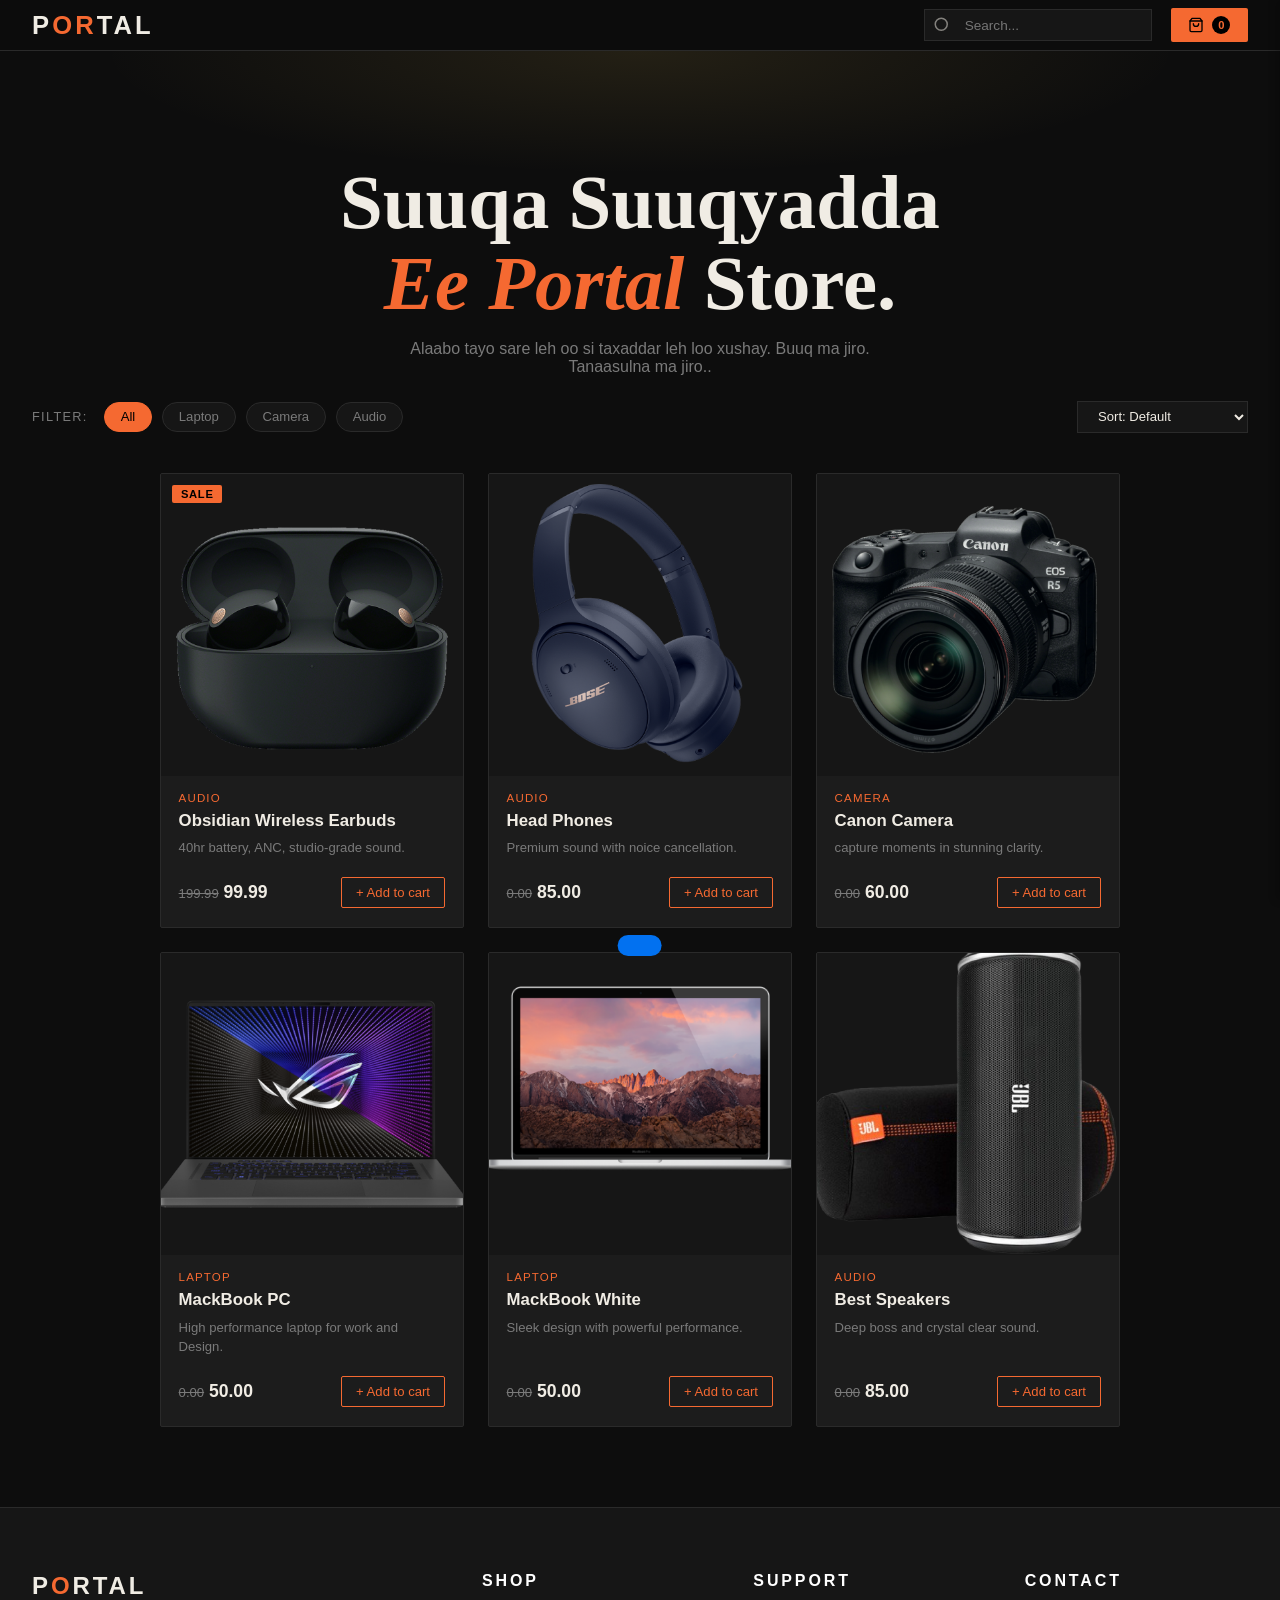
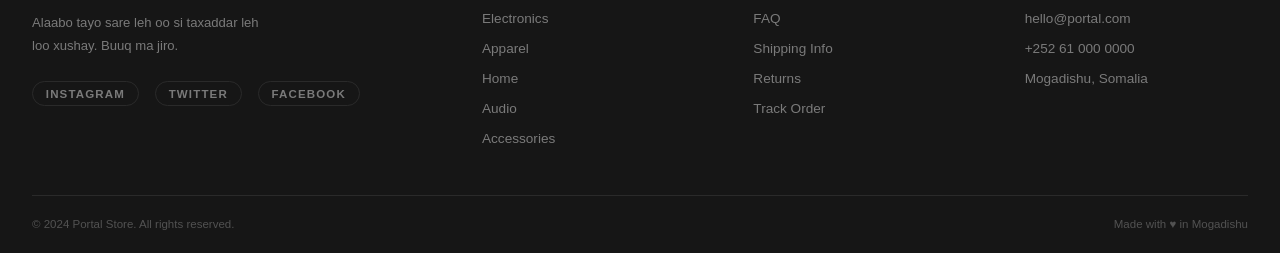
==== index.html @ cdc28610 "E-commerce website" ====
<!DOCTYPE html>
<html lang="en">

<head>
  <meta charset="UTF-8">
  <meta name="viewport" content="width=device-width, initial-scale=1.0">
  <title>Portal - Modern Store</title>
  <link rel="stylesheet" href="style.css">

  <!----------------------- font ----------------------------->
  <link href="https://fonts.googleapis.com/css?family=Playfair+Display: wght@400; 700;900&family=DM+Sans: wght@300;
  400;500&display=swap" rel="stylesheet">

</head>

<body>
  <!---------------------- navbar ----------------------------->
  <nav>
    <!-- logo -->
    <div class="logo">P<span>or</span>tal</div>
    <!-- nav right -->
    <div class="nav-right">
      <div class="search-wrap">
        <!-- search icon svg -->
        <svg width="18" height="18" fill="none" stroke="currentColor" stroke-width="2" viewBox="0 0 24 24">
          <circle cx="11" cy="11" r="8" />
          <path d="M21 211-4.35-4.35" />
        </svg>
        <!-- search input -->
        <input type="text" placeholder="Search..." id="searchInput">
      </div>
      <!-- button -->
      <button class="cart-btn" onclick="OpenDrawer()">
        <!-- Cart icon SVG -->
        <svg width="16" height="16" fill="none" stroke="currentColor" stroke-width="2" viewBox="0 0 24 24"
          stroke-linecap="round" stroke-linejoin="round">
          <path d="M6 2L3 6v14a2 2 0 0 0 2 2h14a2 2 0 0 0 2-2V6l-3-4H6z" />
          <line x1="3" y1="6" x2="21" y2="6" />
          <path d="M16 10a4 4 0 0 1-8 0" />
        </svg>
        <!-- span -->
        <span class="cart-count">0</span>
      </button>
    </div>
  </nav>

  <!----------------------- HERO ------------------------------>
  <section class="hero">
    <h1>Suuqa Suuqyadda<br><em>Ee Portal</em> Store.</h1>
    <p>Alaabo tayo sare leh
      oo si taxaddar leh loo
      xushay. Buuq ma jiro.
      Tanaasulna ma jiro..
    </p>
  </section>

  <!-- data-cat="Electronics"
    This is a custom data attribute.
    HTML lets you store extra information using attributes that begin with data-
-->
  <!------------------------------ FILTERS --------------------------->
  <div class="filters">
    <span class="filter-label">Filter:</span>
    <!-- buttons -->
    <button class="filter-btn active" data-cat="all">All</button>
    <button class="filter-btn" data-cat="Laptop">Laptop</button>
    <button class="filter-btn" data-cat="Camera">Camera</button>
    <button class="filter-btn" data-cat="Audio">Audio</button>
    <!-- dropdown prices -->
    <select class="sort-select" id="sortSelect">
      <option value="default">Sort: Default</option>
      <option value="asc">Price: Low > High</option>
      <option value="desc">Price: High > →Low</option>
      <option value="name">Name: A > Z</option>
    </select>
  </div>

  <!------------------------ PRODUCTS SECTION -------------------------->
   <section class="products-section">
    <div class="products-grid" id="productsGrid">
      <!-- Products will be dynamically inserted here -->

    </div>
   </section>

   <!------------------------------ toaster / messege ------------------------>
   <div class="toast" id="toast"></div>

   <!--------------------------- cart Overlay ------------------------>
   <div class="overlay" id="overlay" onclick="CloseDrawer()"></div>

   <!--------------------------- drawer ------------------------------>
   <div class="drawer" id="cartDrawer">
      <div class="drawer-header">
        <span class="drawer-title">Your Cart</span>
        <button class="close-btn" id="closeCart" onclick="CloseDrawer()">&times;</button>
      </div>
      <div class="cart-items" id="cartItems">
        cart item
      </div>

      <div class="drawer-footer">
        <div class="totals-row"><span>Subtotal</span><span id="subtotal">$0.00</span></div>
        <div class="totals-row"><span>Shipping</span><span id="shipping">Free</span></div>
        <div class="totals-row grand"><span>Total</span><span id="total">$0.00</span></div>
        <button class="checkout-btn" id="checkoutBtn" disabled>Proceed to Checkout</button>
      </div>
   </div>

<!-- ================= FOOTER ================= -->
<footer class="footer">
  <div class="footer-top">

    <!-- Brand -->
    <div class="footer-brand">
      <h2 class="footer-logo">
        P<span>O</span>RTAL
      </h2>

      <p class="footer-tagline">
        Alaabo tayo sare leh oo si taxaddar
        leh loo xushay. Buuq ma jiro.
      </p>

      <div class="footer-socials">
        <a href="#">Instagram</a>
        <a href="#">Twitter</a>
        <a href="#">Facebook</a>
      </div>
    </div>

    <!-- Shop -->
    <div class="footer-col">
      <h3 class="footer-col-title">Shop</h3>

      <ul class="footer-links">
        <li><a href="#">Electronics</a></li>
        <li><a href="#">Apparel</a></li>
        <li><a href="#">Home</a></li>
        <li><a href="#">Audio</a></li>
        <li><a href="#">Accessories</a></li>
      </ul>
    </div>

    <!-- Support -->
    <div class="footer-col">
      <h3 class="footer-col-title">Support</h3>

      <ul class="footer-links">
        <li><a href="#">FAQ</a></li>
        <li><a href="#">Shipping Info</a></li>
        <li><a href="#">Returns</a></li>
        <li><a href="#">Track Order</a></li>
      </ul>
    </div>

    <!-- Contact -->
    <div class="footer-col">
      <h3 class="footer-col-title">Contact</h3>

      <ul class="footer-links">
        <li><a href="mailto:hello@portal.com">hello@portal.com</a></li>
        <li><a href="tel:+252610000000">+252 61 000 0000</a></li>
        <li><a href="#">Mogadishu, Somalia</a></li>
      </ul>
    </div>

  </div>

  <!-- Bottom -->
  <div class="footer-bottom">
    <p class="footer-copy">
      © 2024 Portal Store. All rights reserved.
    </p>

    <p class="footer-copy">
      Made with ♥  in Mogadishu
    </p>
  </div>
</footer>

<script src="script.js"></script>
</body>

</html>
---- style.css ----
/*------------------ css varibales ----------------------------*/
:root {
  --bg: #0d0d0d;
  --surface: #161616;
  --card: #1c1c1c;
  --border: #2a2a2a;
  --accent: #f56931;
  --accent-light:  #fa6a31;
  --text: #f0ece4;
  --muted: #7a7a7a;
  --danger: #e05c5c;
  --success: #0271f0;
  --radius: 2px;
}

/*--------------------- reset browser style ----------------------*/
*,
*::before,
*::after {
  box-sizing: border-box;
  margin: 0;
  padding: 0;
}

body {
  font-family: 'Poppins', sans-serif;
  background: var(--bg);
  color: var(--text);
  min-height: 100vh;
  overflow-x: hidden;
}

/*------------------- nav bar ----------------------*/
nav {
  position: sticky;
  top: 0;
  z-index: 100;
  background: rgba(13, 13, 13, 0.92);
  border-bottom: 1px solid var(--border);
  display: flex;
  justify-content: space-between;
  align-items: center;
  padding: .5rem 2rem;
}

/* logo style text */
.logo {
  font-size: 1.6rem;
  font-weight: 900;
  letter-spacing: 0.12em;
  color: var(--text);
  text-transform: uppercase;
}

.logo span {
  color: var(--accent);
}

.nav-right {
  display: flex;
  align-items: center;
  gap: 1.2rem;
}

.search-wrap {
  position: relative;
  display: flex;
  align-items: center;
}

/* input search */
.search-wrap input {
  background: var(--surface);
  border: 1px solid var(--border);
  color: var(--text);
  padding: 0.45rem 1rem 0.45rem 2.5rem;
  outline: none;
  font-family: inherit;
  font-size: .85rem;
  transition: border-color 0.2s ease-in-out;
}

.search-wrap input:focus {
  border-color: var(--accent);
}

/* svg icon */
.search-wrap svg {
  position: absolute;
  left: 0.6rem;
  opacity: 0.5;
  pointer-events: none; /*disables all mouse and touch interactions.*/
}

/* cart button */
.cart-btn {
  background: var(--accent);
  color: #000;
  border: none;
  padding: 0.5rem 1.1rem;
  border-radius: var(--radius);
  font-family: inherit;
  font-weight: 500;
  font-size: 0.85rem;
  cursor: pointer;
  display: flex;
  align-items: center;
  gap: 0.5rem;
  transition: background 0.2s;
  position: relative;
}

/* count button */
.cart-btn:hover {
  background: var(--accent-light);
}

/* count 0  */
.cart-count {
  background: #000;
  color: var(--accent);
  border-radius: 50%;
  width: 18px;
  height: 18px;
  font-size: 0.7rem;
  font-weight: 700;
  display: flex;
  align-items: center;
  justify-content: center;
}

/* --------------------- hero ----------------------- */
.hero {
  height: 350px; /*change size 600px*/
  position: relative;
  padding: 7rem 3rem 4rem;
  text-align: center;
  overflow: hidden;
}

/*
ellipse 60% 50% at 50% 0%

    ellipse → an oval-shaped gradient.
    60% 50% → the width and height of the oval.
    at 50% 0% → the center of the gradient is at the top center of the element.
    rgba(201, 168, 76, 0.12) 0% → starts with a semi-transparent gold color.
    transparent 70% → gradually fades to transparent by 70% of the radius.

This creates a soft glowing effect from the top center of the .hero section. 
 */

.hero::before {
  content: " ";
  position: absolute;
  inset: 0; /*all four sides. top,right,bottom,left = 0 */
  background: radial-gradient(ellipse 60% 50% at 50% 0%, rgba(201, 168, 76, 0.12) 0%, transparent 70%);
}

.hero h1 {
  font-family: 'PlayfairDisplay', serif;
  font-size: clamp(2.4rem, 6vw, 5rem); /*clamp(minimum, preferred, maximum)*/
  font-weight: 900;
  line-height: 1.05;
  letter-spacing: -0. 01em;
  margin-bottom: 1rem;
}

.hero h1 em {
  color: var(--accent);
  font-style: italic;
}

.hero p {
  color: var(--muted);
  font-size: 1rem;
  max-width: 480px;
  margin: 0 auto 2rem;
}

/* -------------- filter buttons ---------------- */
.filters {
  display: flex;
  align-items: center;
  gap: 0.6rem;
  padding: 0 2rem 1.5rem;
  flex-wrap: wrap; 
}

.filter-label {
  color: var(--muted);
  font-size: 0.8rem;
  margin-right: 0.4rem;
  text-transform: uppercase;
  letter-spacing: 0.08rem;
}

.filter-btn {
  background: var(--surface);
  border: 1px solid var(--border);
  color: var(--muted);
  padding: 0.4rem 1rem;
  border-radius: 999px;
  font-family: inherit;
  font-size: 0.82rem;
  cursor: pointer;
  transition: all 0.2s;
}

.filter-btn:hover,
.filter-btn.active {
  background: var(--accent);
  color: #000;
  border-color: var(--accent);
}

/* PRICE SORT DROPDOWN*/
.sort-select {
  margin-left: auto;
  background: var(--surface);
  border: 1px solid var(--border);
  color: var(--text);
  padding: 0.4rem 1rem;
  font-family: inherit;
  font-size: 0.82rem;
  cursor: pointer;
  outline: none;
}

.products-section {
  padding: 0 2rem 4rem;
}

.products-grid {
  display: grid;
  padding:  1rem 8rem;
  grid-template-columns: repeat(auto-fill, minmax(280px, 1fr)); /*300*/
  gap: 1.5rem;
}

/*------------------------- card ---------------------------*/
.card {
  background: var(--card);
  border: 1px solid var(--border);
  border-radius: var(--radius);
  overflow: hidden;
  display: flex;
  flex-direction: column;
  transition: transform 0.25s, border-color 0.25s;
  animation: fadeUp 1s ease both;
}

.card:hover {
  transform: translateY(-8px);
  border-color: var(--accent);
}

/* animations for products card */
@keyframes fadeUp {
  from {
    opacity: 0;
    transform: translateY(20px);
  }

  to {
    opacity: 1;
    transform: translateY(0);
  }
}

.card-img {
  width: 100%;
  aspect-ratio: 1 / 1;
  display: flex;
  align-items: center;
  justify-content: center;
  background: var(--surface);
  overflow: hidden;
}

.card-img img {
  width: 350px;
}

.badge {
  position: absolute;
  top: 0.7rem;
  left: 0.7rem;
  background: var(--accent);
  color: #000;
  font-size: 0.7rem;
  font-weight: 700;
  letter-spacing: 0.06em;
  text-transform: uppercase;
  padding: 0.2rem 0.55rem;
  border-radius: 2px;
}

.card-body {
  padding: 1rem 1.1rem 1.2rem;
  flex: 1;
  display: flex;
  flex-direction: column;
  gap: 0.4rem;
}

.card-cat {
  font-size: 0.72rem;
  text-transform: uppercase;
  letter-spacing: 0.1em;
  color: var(--accent);
  font-weight: 500;
}

.card-name {
  font-size: 1.05rem;
  font-weight: 700;
  line-height: 1.3;
}


.card-desc {
  font-size: 0.82rem;
  color: var(--muted);
  line-height: 1.5;
  flex: 1;
}

.card-footer {
  display: flex;
  align-items: center;
  justify-content: space-between;
  margin-top: 0.8rem;
}

.card-price {
  font-size: 1.1rem;
  font-weight: 600;
  color: var(--text);
}

.card-price .old {
  text-decoration: line-through;
  color: var(--muted);
  font-size: 0.82rem;
  font-weight: 400;
  margin-right: 0.3rem;
}

.add-btn {
  background: transparent;
  border: 1px solid var(--accent);
  color: var(--accent);
  padding: 0.42rem  0.9rem;
  border-radius: var(--radius);
  font-family: inherit;
  font-size: 0.82rem;
  cursor: pointer;
  transition: all 0.2s;
}

.add-btn:hover {
  background: var(--accent);
  color: #000;
}

/*-------------------------- Overlay ----------------------------*/
.overlay {
  position: fixed;
  inset: 0;
  background: rgba(0, 0, 0, 0.5);
  z-index: 200; /*under*/
  pointer-events: none;
  transition: opacity 0.3s;
  opacity: 0; /*hide overlay*/
}

.overlay.open {
  opacity: 1; /*show overlay*/
  pointer-events: all;
}

/*---------------------------- drawer -------------------------------*/
.drawer {
  position: fixed;
  top: 0;
  right: 0;
  width: min(350px, 100vw);
  height: 100%;
  background: var(--surface);
  box-shadow: -4px 0 8px rgba(0, 0, 0, 0.2);
  border-left: 1px solid var(--border);
  z-index: 2001; /* over*/
  display: flex;
  flex-direction: column;
  transform: translateX(100%); /*hide drawer*/
  transition: transform 0.35s cubic-bezier(0.4, 0, 0.2, 1); 
}

/* js later */
.drawer.open {
  transform: translateX(0); /*show*/
}

.drawer-header {
  display: flex;
  align-items: center;
  justify-content: space-between;
  padding: 1.2rem 1.5rem;
  border-bottom: 1px solid var(--border);
}

.drawer-title {
  font-size: 1.2rem;
  font-weight: 700;
}

.close-btn {
  background: none;
  border: 1px solid var(--border);
  color: var(--text);
  width: 32px;
  height: 32px;
  border-radius: 50%;
  cursor: pointer;
  display: flex;
  align-items: center;
  justify-content: center;
  transition: border-color 0.2s;
}

.close-btn:hover {
  border-color: var(--accent);
  color: var(--accent);
}

.cart-items {
  flex: 1;
  overflow-y: auto;
  padding: 1rem 1.5rem;
  display: flex;
  flex-direction: column;
  gap: 1rem;
}

.cart-item {
  display: flex;
  align-items: center;
  gap: 1rem;
  padding: 0.9rem;
  background: var(--card);
  border: 1px solid var(--border);
  border-radius: var(--radius);
  animation: fadeUp 0.3s ease;
}

.cart-item-icon {
  font-size: 2rem;
  width: 48px;
  height: 48px;
  display: flex;
  align-items: center;
  justify-content: center;
  background: var(--surface);
  border-radius: 2px;
  flex-shrink: 0;
}

.cart-item-info {
  flex: 1; /*inta badan qaado*/
}

.cart-item-name {
  font-size: 0.88rem;
  font-weight: 500;
  margin-bottom: 0.2rem;
}

.cart-item-price {
  font-size: 0.82rem;
  color: var(--accent);
}

.qty-controls {
  display: flex;
  align-items: center;
  gap: 0.5rem;
}

.qty-btn {
  background: var(--surface);
  border: 1px solid var(--border);
  color: var(--text);
  width: 26px;
  height: 26px;
  border-radius: 2px;
  cursor: pointer;
  font-size: 1rem;
  display: flex;
  align-items: center;
  justify-content: center;
  transition: border-color 0.2s;
}

.qty-btn:hover {
  border-color: var(--accent);
  color: var(--accent);
}

.qty-num {
  font-size: 0.85rem;
  min-width: 20px;
  text-align: center;
}

.remove-btn {
  background: none;
  border: none;
  color: var(--muted);
  cursor: pointer;
  font-size: 1.1rem;
  padding: 0.2rem;
  transition: color 0.2s;
  line-height: 1;
}

.remove-btn:hover {
  color: var(--danger);
}

.cart-empty {
  text-align: center;
  padding: 3rem 1rem;
  color: var(--muted);
}

.cart-empty svg {
  opacity: 0.3;
  margin-bottom: 1rem;
}

.drawer-footer {
  border-top: 1px solid var(--border);
  padding: 1.2rem 1.5rem;
  display: flex;
  flex-direction: column;
  gap: 0.8rem;
}

.totals-row {
  display: flex;
  justify-content: space-between;
  font-size: 0.88rem;
  color: var(--muted);
}

.totals-row.grand {
  font-size: 1rem;
  font-weight: 600;
  color: var(--text);
}

.checkout-btn {
  background: var(--accent);
  color: #000;
  border: none;
  padding: 0.85rem;
  border-radius: var(--radius);
  font-size: 1rem;
  font-weight: 700;
  letter-spacing: 0.05em;
  cursor: pointer;
  width: 100%;
  transition: background 0.2s;
}

.checkout-btn:hover:not(:disabled) {
  background: var(--accent-light);
}

.checkout-btn:disabled {
  opacity: 4;
  cursor: not-allowed;
}

/*----------------------------- FOOTER ------------------------------*/
.footer {
  background: var(--surface);
  border-top: 1px solid var(--border);
  padding: 4rem 2rem 0;
}

.footer-top {
  display: grid;
  grid-template-columns: 1.8fr 1fr 1fr 1fr;
  gap: 3rem;
  padding-bottom: 3rem;
  border-bottom: 1px solid var(--border);
}

.footer-logo {
  font-size: 1.5rem;
  font-weight: 900;
  letter-spacing: 0.12em;
  text-transform: uppercase;
  color: var(--text);
  margin-bottom: 0.8rem;
}

.footer-logo span {
  color: var(--accent);
}

.footer-tagline {
  font-size: 0.82rem;
  color: var(--muted);
  line-height: 1.7;
  max-width: 240px;
  margin-bottom: 1.5rem;
}

.footer-socials {
  display: flex;
  gap: 1rem;
}

.footer-socials a {
  font-size: 0.72rem;
  font-weight: 600;
  letter-spacing: 0.1em;
  text-transform: uppercase;
  color: var(--muted);
  text-decoration: none;
  border: 1px solid var(--border);
  padding: 0.35rem 0.8rem;
  border-radius: 999px;
  transition: all 0.2s;
}

.footer-socials a:hover {
  border-color: var(--accent);
  color: var(--accent);
}

.footer-col-title {
  font-size: 1rem;
  font-weight: 700;
  letter-spacing: 0.18em;
  text-transform: uppercase;
  color: #fff;
  margin-bottom: 1.2rem;
}

.footer-links {
  list-style: none;
  display: flex;
  flex-direction: column;
  gap: 0.75rem;
}

.footer-links a {
  font-size: 0.85rem;
  color: var(--muted);
  text-decoration: none;
  transition: color 0.2s;
}

.footer-links a:hover {
  color: var(--accent);
}

.footer-bottom {
  display: flex;
  align-items: center;
  justify-content: space-between;
  padding: 1.4rem 0;
}

.footer-copy {
  font-size: 0.72rem;
  color: var(--muted);
  opacity: 0.6;
}


/*--------------------------- FOOTER RESPONSIVE -------------------------*/
@media (max-width: 600px) {
  .footer-top {
    grid-template-columns: 1fr 1fr;
    gap: 2rem;
  }

  .footer-brand {
    grid-column: 1 / -1;
  }

  .footer-bottom {
    flex-direction: column;
    gap: 0.5rem;
    text-align: center;
  }
}

/* RESPONSIVE */
@media (max-width: 600px) {
  .nav {
    padding: 0 1rem;
  }

  .search-wrap input {
    width: 140px;
  }

  .hero {
    padding: 3rem 1rem 2rem;
  }

  .filters {
    padding: 0 1rem 1rem;
  }

  .products-section {
    padding: 0 1rem 3rem;
  }

  .products-grid {
    grid-template-columns: 1fr 1fr;
    gap: 1rem;
  }
}

/* ------------ EMPTY STATE if there no products ----------------------*/
.empty {
  text-align: center;
  padding: 4rem 2rem;
  color: var(--muted);
  grid-column: 1 / -1;
}

.empty svg {
  opacity: 0.3;
  margin-bottom: 1rem;
}

/*--------------- TOAST ---------------------*/
.toast {
  position: fixed;
  bottom: 1.5rem;
  left: 50%;
  transform: translateX(-50%) translateY(80px);
  background: var(--success);
  color: #fff;
  padding: 0.65rem 1.4rem;
  border-radius: 999px;
  font-size: 0.85rem;
  font-weight: 500;
  z-index: 300;
  transition: transform 0.3s cubic-bezier(0.34, 1.56, 0.64, 1);
  pointer-events: none;
  white-space: nowrap;
}

.toast.show {
  transform: translateX(-50%) translateY(0);
}
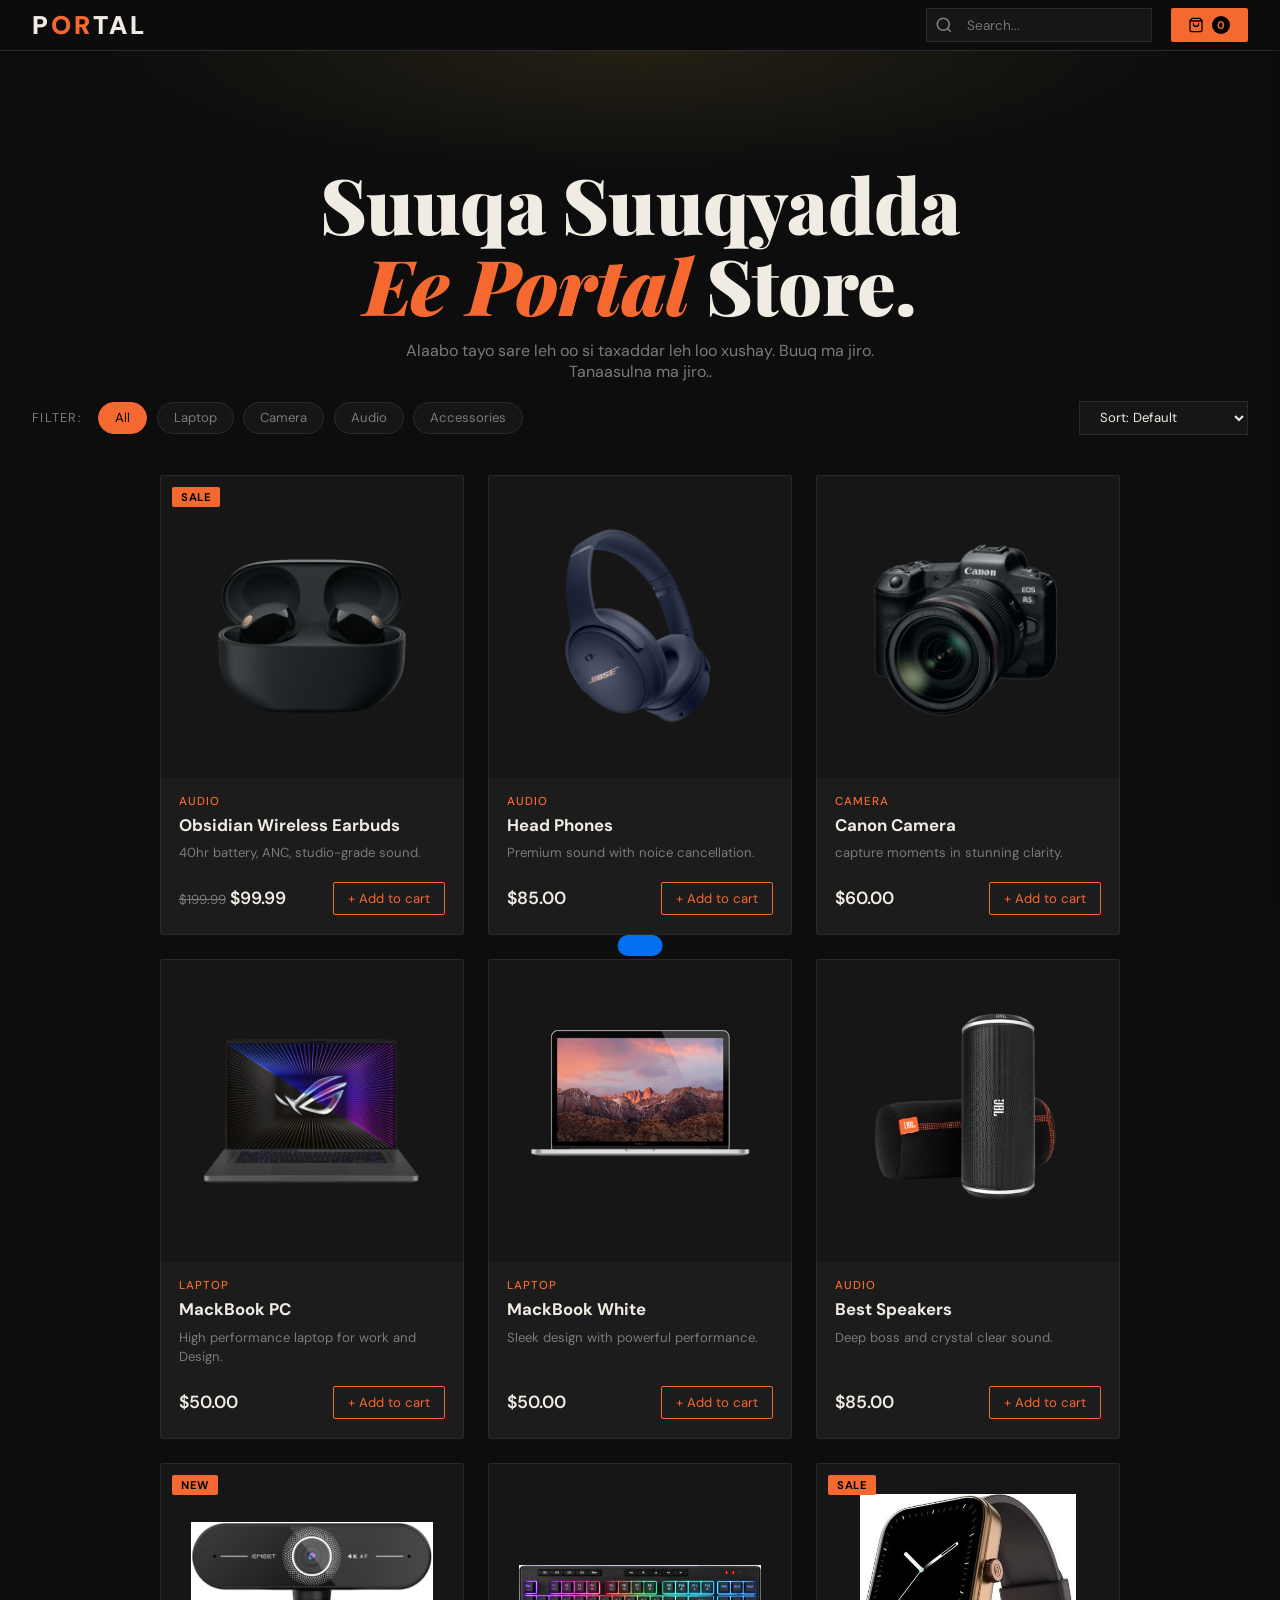
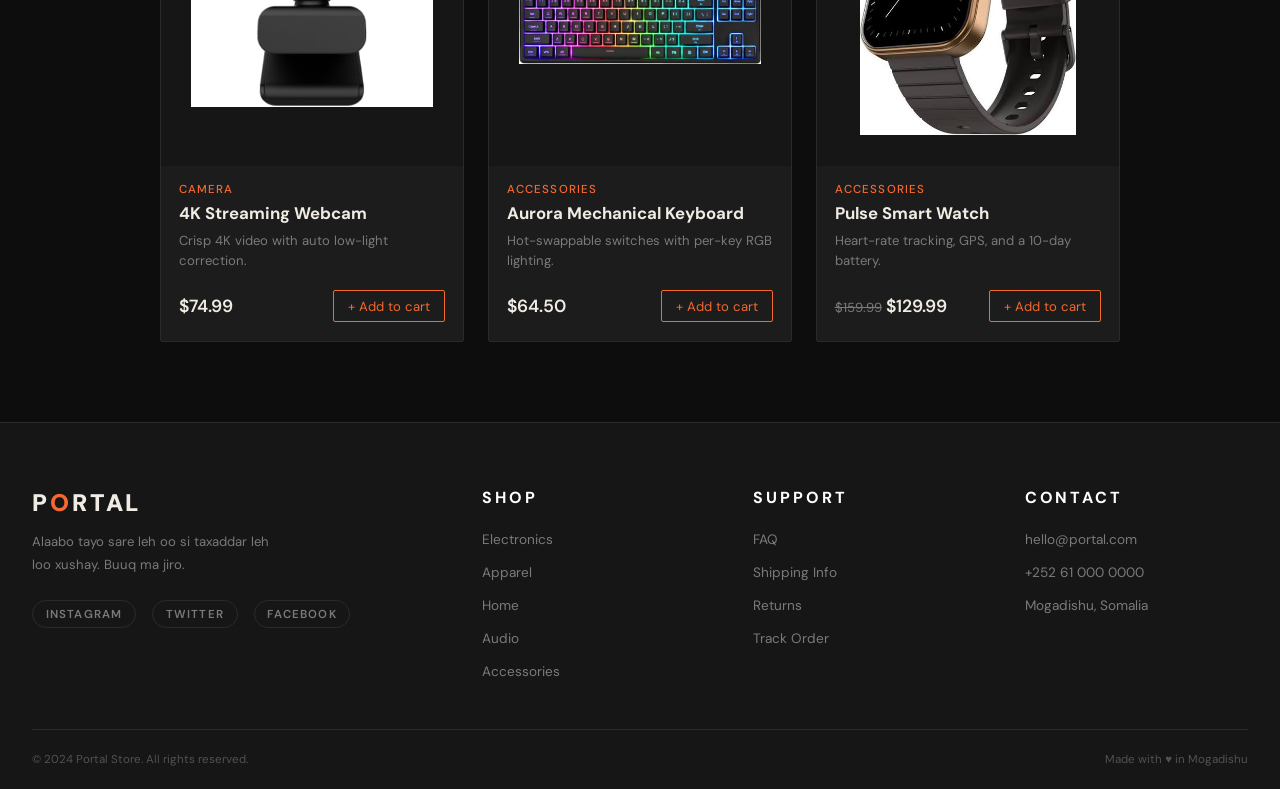
==== commit cef8be9f: "completed the cart and checkout payments" ====
--- a/index.html
+++ b/index.html
@@ -8,8 +8,8 @@
   <link rel="stylesheet" href="style.css">
 
   <!----------------------- font ----------------------------->
-  <link href="https://fonts.googleapis.com/css?family=Playfair+Display: wght@400; 700;900&family=DM+Sans: wght@300;
-  400;500&display=swap" rel="stylesheet">
+  <link href="https://fonts.googleapis.com/css2?family=Playfair+Display:wght@400;700;900&family=DM+Sans:wght@300;400;500&display=swap"
+    rel="stylesheet">
 
 </head>
 
@@ -24,7 +24,7 @@
         <!-- search icon svg -->
         <svg width="18" height="18" fill="none" stroke="currentColor" stroke-width="2" viewBox="0 0 24 24">
           <circle cx="11" cy="11" r="8" />
-          <path d="M21 211-4.35-4.35" />
+          <path d="M21 21l-4.35-4.35" />
         </svg>
         <!-- search input -->
         <input type="text" placeholder="Search..." id="searchInput">
@@ -66,6 +66,7 @@
     <button class="filter-btn" data-cat="Laptop">Laptop</button>
     <button class="filter-btn" data-cat="Camera">Camera</button>
     <button class="filter-btn" data-cat="Audio">Audio</button>
+    <button class="filter-btn" data-cat="Accessories">Accessories</button>
     <!-- dropdown prices -->
     <select class="sort-select" id="sortSelect">
       <option value="default">Sort: Default</option>
@@ -76,110 +77,187 @@
   </div>
 
   <!------------------------ PRODUCTS SECTION -------------------------->
-   <section class="products-section">
+  <section class="products-section">
     <div class="products-grid" id="productsGrid">
       <!-- Products will be dynamically inserted here -->
 
     </div>
-   </section>
-
-   <!------------------------------ toaster / messege ------------------------>
-   <div class="toast" id="toast"></div>
-
-   <!--------------------------- cart Overlay ------------------------>
-   <div class="overlay" id="overlay" onclick="CloseDrawer()"></div>
-
-   <!--------------------------- drawer ------------------------------>
-   <div class="drawer" id="cartDrawer">
-      <div class="drawer-header">
-        <span class="drawer-title">Your Cart</span>
-        <button class="close-btn" id="closeCart" onclick="CloseDrawer()">&times;</button>
-      </div>
-      <div class="cart-items" id="cartItems">
-        cart item
-      </div>
-
-      <div class="drawer-footer">
-        <div class="totals-row"><span>Subtotal</span><span id="subtotal">$0.00</span></div>
-        <div class="totals-row"><span>Shipping</span><span id="shipping">Free</span></div>
-        <div class="totals-row grand"><span>Total</span><span id="total">$0.00</span></div>
-        <button class="checkout-btn" id="checkoutBtn" disabled>Proceed to Checkout</button>
-      </div>
-   </div>
-
-<!-- ================= FOOTER ================= -->
-<footer class="footer">
-  <div class="footer-top">
-
-    <!-- Brand -->
-    <div class="footer-brand">
-      <h2 class="footer-logo">
-        P<span>O</span>RTAL
-      </h2>
-
-      <p class="footer-tagline">
-        Alaabo tayo sare leh oo si taxaddar
-        leh loo xushay. Buuq ma jiro.
+  </section>
+
+  <!------------------------------ toaster / messege ------------------------>
+  <div class="toast" id="toast"></div>
+
+  <!--------------------------- cart Overlay ------------------------>
+  <div class="overlay" id="overlay" onclick="CloseDrawer()"></div>
+
+  <!--------------------------- drawer ------------------------------>
+  <div class="drawer" id="cartDrawer">
+    <div class="drawer-header">
+      <span class="drawer-title">Your Cart</span>
+      <button class="close-btn" id="closeCart" onclick="CloseDrawer()">&times;</button>
+    </div>
+    <div class="cart-items" id="cartItems">
+      cart item
+    </div>
+
+    <div class="drawer-footer">
+      <div class="totals-row"><span>Subtotal</span><span id="subtotal">$0.00</span></div>
+      <div class="totals-row"><span>Shipping</span><span id="shipping">Free</span></div>
+      <div class="totals-row grand"><span>Total</span><span id="total">$0.00</span></div>
+      <button class="checkout-btn" id="checkoutBtn" disabled>Proceed to Checkout</button>
+    </div>
+  </div>
+
+  <!--------------------------- checkout overlay + modal ------------------------>
+  <div class="overlay" id="checkoutOverlay"></div>
+
+  <div class="checkout-modal" id="checkoutModal">
+    <div class="checkout-header">
+      <span class="drawer-title">Checkout</span>
+      <button class="close-btn" id="closeCheckoutBtn">&times;</button>
+    </div>
+
+    <div class="checkout-body">
+
+      <!-- STEP 1: payment form -->
+      <div id="checkoutStepPay">
+
+        <div class="checkout-summary" id="checkoutSummaryItems"></div>
+        <div class="totals-row grand checkout-summary-total">
+          <span>Total due</span><span id="checkoutSummaryTotal">$0.00</span>
+        </div>
+
+        <form id="checkoutForm">
+          <h3 class="form-section-title">Shipping details</h3>
+          <div class="form-row">
+            <label>Full name
+              <input type="text" id="fullName" required autocomplete="name" placeholder="Jane Doe">
+            </label>
+          </div>
+          <div class="form-row">
+            <label>Email
+              <input type="email" id="email" required autocomplete="email" placeholder="jane@example.com">
+            </label>
+          </div>
+          <div class="form-row">
+            <label>Shipping address
+              <input type="text" id="address" required autocomplete="street-address" placeholder="123 Main St, Mogadishu">
+            </label>
+          </div>
+
+          <h3 class="form-section-title">Payment details</h3>
+          <div class="form-row">
+            <label>Card number
+              <input type="text" id="cardNumber" required inputmode="numeric" maxlength="19"
+                placeholder="1234 5678 9012 3456" autocomplete="cc-number">
+            </label>
+          </div>
+          <div class="form-row two-col">
+            <label>Expiry
+              <input type="text" id="cardExpiry" required maxlength="5" placeholder="MM/YY" autocomplete="cc-exp">
+            </label>
+            <label>CVV
+              <input type="text" id="cardCvv" required inputmode="numeric" maxlength="4" placeholder="123"
+                autocomplete="cc-csc">
+            </label>
+          </div>
+
+          <button type="submit" class="checkout-btn" id="payNowBtn">Pay Now</button>
+          <p class="checkout-disclaimer">This is a demo checkout — no real payment is processed.</p>
+        </form>
+      </div>
+
+      <!-- STEP 2: success -->
+      <div id="checkoutStepSuccess" class="hidden">
+        <div class="success-icon">
+          <svg width="56" height="56" fill="none" stroke="currentColor" stroke-width="2" viewBox="0 0 24 24"
+            stroke-linecap="round" stroke-linejoin="round">
+            <circle cx="12" cy="12" r="10" />
+            <path d="M8 12l3 3 5-6" />
+          </svg>
+        </div>
+        <h3 class="success-title">Order confirmed!</h3>
+        <p class="success-text">Thanks for shopping with Portal. Your order number is</p>
+        <p class="order-number" id="orderNumber">PT-000000</p>
+        <button class="checkout-btn" id="continueShoppingBtn">Continue Shopping</button>
+      </div>
+
+    </div>
+  </div>
+
+  <!-- ================= FOOTER ================= -->
+  <footer class="footer">
+    <div class="footer-top">
+
+      <!-- Brand -->
+      <div class="footer-brand">
+        <h2 class="footer-logo">
+          P<span>O</span>RTAL
+        </h2>
+
+        <p class="footer-tagline">
+          Alaabo tayo sare leh oo si taxaddar
+          leh loo xushay. Buuq ma jiro.
+        </p>
+
+        <div class="footer-socials">
+          <a href="#">Instagram</a>
+          <a href="#">Twitter</a>
+          <a href="#">Facebook</a>
+        </div>
+      </div>
+
+      <!-- Shop -->
+      <div class="footer-col">
+        <h3 class="footer-col-title">Shop</h3>
+
+        <ul class="footer-links">
+          <li><a href="#">Electronics</a></li>
+          <li><a href="#">Apparel</a></li>
+          <li><a href="#">Home</a></li>
+          <li><a href="#">Audio</a></li>
+          <li><a href="#">Accessories</a></li>
+        </ul>
+      </div>
+
+      <!-- Support -->
+      <div class="footer-col">
+        <h3 class="footer-col-title">Support</h3>
+
+        <ul class="footer-links">
+          <li><a href="#">FAQ</a></li>
+          <li><a href="#">Shipping Info</a></li>
+          <li><a href="#">Returns</a></li>
+          <li><a href="#">Track Order</a></li>
+        </ul>
+      </div>
+
+      <!-- Contact -->
+      <div class="footer-col">
+        <h3 class="footer-col-title">Contact</h3>
+
+        <ul class="footer-links">
+          <li><a href="mailto:hello@portal.com">hello@portal.com</a></li>
+          <li><a href="tel:+252610000000">+252 61 000 0000</a></li>
+          <li><a href="#">Mogadishu, Somalia</a></li>
+        </ul>
+      </div>
+
+    </div>
+
+    <!-- Bottom -->
+    <div class="footer-bottom">
+      <p class="footer-copy">
+        © 2024 Portal Store. All rights reserved.
       </p>
 
-      <div class="footer-socials">
-        <a href="#">Instagram</a>
-        <a href="#">Twitter</a>
-        <a href="#">Facebook</a>
-      </div>
-    </div>
-
-    <!-- Shop -->
-    <div class="footer-col">
-      <h3 class="footer-col-title">Shop</h3>
-
-      <ul class="footer-links">
-        <li><a href="#">Electronics</a></li>
-        <li><a href="#">Apparel</a></li>
-        <li><a href="#">Home</a></li>
-        <li><a href="#">Audio</a></li>
-        <li><a href="#">Accessories</a></li>
-      </ul>
-    </div>
-
-    <!-- Support -->
-    <div class="footer-col">
-      <h3 class="footer-col-title">Support</h3>
-
-      <ul class="footer-links">
-        <li><a href="#">FAQ</a></li>
-        <li><a href="#">Shipping Info</a></li>
-        <li><a href="#">Returns</a></li>
-        <li><a href="#">Track Order</a></li>
-      </ul>
-    </div>
-
-    <!-- Contact -->
-    <div class="footer-col">
-      <h3 class="footer-col-title">Contact</h3>
-
-      <ul class="footer-links">
-        <li><a href="mailto:hello@portal.com">hello@portal.com</a></li>
-        <li><a href="tel:+252610000000">+252 61 000 0000</a></li>
-        <li><a href="#">Mogadishu, Somalia</a></li>
-      </ul>
-    </div>
-
-  </div>
-
-  <!-- Bottom -->
-  <div class="footer-bottom">
-    <p class="footer-copy">
-      © 2024 Portal Store. All rights reserved.
-    </p>
-
-    <p class="footer-copy">
-      Made with ♥  in Mogadishu
-    </p>
-  </div>
-</footer>
-
-<script src="script.js"></script>
+      <p class="footer-copy">
+        Made with ♥ in Mogadishu
+      </p>
+    </div>
+  </footer>
+
+  <script src="script.js"></script>
 </body>
 
-</html>+</html>
--- a/style.css
+++ b/style.css
@@ -23,7 +23,7 @@
 }
 
 body {
-  font-family: 'Poppins', sans-serif;
+  font-family: 'DM Sans', 'Poppins', sans-serif;
   background: var(--bg);
   color: var(--text);
   min-height: 100vh;
@@ -131,38 +131,26 @@
 
 /* --------------------- hero ----------------------- */
 .hero {
-  height: 350px; /*change size 600px*/
+  height: 350px;
   position: relative;
   padding: 7rem 3rem 4rem;
   text-align: center;
   overflow: hidden;
 }
 
-/*
-ellipse 60% 50% at 50% 0%
-
-    ellipse → an oval-shaped gradient.
-    60% 50% → the width and height of the oval.
-    at 50% 0% → the center of the gradient is at the top center of the element.
-    rgba(201, 168, 76, 0.12) 0% → starts with a semi-transparent gold color.
-    transparent 70% → gradually fades to transparent by 70% of the radius.
-
-This creates a soft glowing effect from the top center of the .hero section. 
- */
-
 .hero::before {
   content: " ";
   position: absolute;
-  inset: 0; /*all four sides. top,right,bottom,left = 0 */
+  inset: 0;
   background: radial-gradient(ellipse 60% 50% at 50% 0%, rgba(201, 168, 76, 0.12) 0%, transparent 70%);
 }
 
 .hero h1 {
-  font-family: 'PlayfairDisplay', serif;
-  font-size: clamp(2.4rem, 6vw, 5rem); /*clamp(minimum, preferred, maximum)*/
+  font-family: 'Playfair Display', serif;
+  font-size: clamp(2.4rem, 6vw, 5rem);
   font-weight: 900;
   line-height: 1.05;
-  letter-spacing: -0. 01em;
+  letter-spacing: -0.01em;
   margin-bottom: 1rem;
 }
 
@@ -184,7 +172,7 @@
   align-items: center;
   gap: 0.6rem;
   padding: 0 2rem 1.5rem;
-  flex-wrap: wrap; 
+  flex-wrap: wrap;
 }
 
 .filter-label {
@@ -233,8 +221,8 @@
 
 .products-grid {
   display: grid;
-  padding:  1rem 8rem;
-  grid-template-columns: repeat(auto-fill, minmax(280px, 1fr)); /*300*/
+  padding: 1rem 8rem;
+  grid-template-columns: repeat(auto-fill, minmax(280px, 1fr));
   gap: 1.5rem;
 }
 
@@ -247,7 +235,7 @@
   display: flex;
   flex-direction: column;
   transition: transform 0.25s, border-color 0.25s;
-  animation: fadeUp 1s ease both;
+  animation: fadeUp 0.6s ease both;
 }
 
 .card:hover {
@@ -255,7 +243,6 @@
   border-color: var(--accent);
 }
 
-/* animations for products card */
 @keyframes fadeUp {
   from {
     opacity: 0;
@@ -271,6 +258,7 @@
 .card-img {
   width: 100%;
   aspect-ratio: 1 / 1;
+  position: relative;
   display: flex;
   align-items: center;
   justify-content: center;
@@ -279,7 +267,8 @@
 }
 
 .card-img img {
-  width: 350px;
+  max-width: 80%;
+  max-height: 80%;
 }
 
 .badge {
@@ -318,7 +307,6 @@
   line-height: 1.3;
 }
 
-
 .card-desc {
   font-size: 0.82rem;
   color: var(--muted);
@@ -351,7 +339,7 @@
   background: transparent;
   border: 1px solid var(--accent);
   color: var(--accent);
-  padding: 0.42rem  0.9rem;
+  padding: 0.42rem 0.9rem;
   border-radius: var(--radius);
   font-family: inherit;
   font-size: 0.82rem;
@@ -369,14 +357,14 @@
   position: fixed;
   inset: 0;
   background: rgba(0, 0, 0, 0.5);
-  z-index: 200; /*under*/
+  z-index: 200;
   pointer-events: none;
   transition: opacity 0.3s;
-  opacity: 0; /*hide overlay*/
+  opacity: 0;
 }
 
 .overlay.open {
-  opacity: 1; /*show overlay*/
+  opacity: 1;
   pointer-events: all;
 }
 
@@ -390,16 +378,15 @@
   background: var(--surface);
   box-shadow: -4px 0 8px rgba(0, 0, 0, 0.2);
   border-left: 1px solid var(--border);
-  z-index: 2001; /* over*/
+  z-index: 201;
   display: flex;
   flex-direction: column;
-  transform: translateX(100%); /*hide drawer*/
-  transition: transform 0.35s cubic-bezier(0.4, 0, 0.2, 1); 
-}
-
-/* js later */
+  transform: translateX(100%);
+  transition: transform 0.35s cubic-bezier(0.4, 0, 0.2, 1);
+}
+
 .drawer.open {
-  transform: translateX(0); /*show*/
+  transform: translateX(0);
 }
 
 .drawer-header {
@@ -464,10 +451,11 @@
   background: var(--surface);
   border-radius: 2px;
   flex-shrink: 0;
+  overflow: hidden;
 }
 
 .cart-item-info {
-  flex: 1; /*inta badan qaado*/
+  flex: 1;
 }
 
 .cart-item-name {
@@ -579,7 +567,7 @@
 }
 
 .checkout-btn:disabled {
-  opacity: 4;
+  opacity: 0.4;
   cursor: not-allowed;
 }
 
@@ -682,7 +670,6 @@
   opacity: 0.6;
 }
 
-
 /*--------------------------- FOOTER RESPONSIVE -------------------------*/
 @media (max-width: 600px) {
   .footer-top {
@@ -703,7 +690,7 @@
 
 /* RESPONSIVE */
 @media (max-width: 600px) {
-  .nav {
+  nav {
     padding: 0 1rem;
   }
 
@@ -726,6 +713,7 @@
   .products-grid {
     grid-template-columns: 1fr 1fr;
     gap: 1rem;
+    padding: 1rem;
   }
 }
 
@@ -740,6 +728,168 @@
 .empty svg {
   opacity: 0.3;
   margin-bottom: 1rem;
+}
+
+/*=========================== CHECKOUT MODAL =============================*/
+#checkoutOverlay {
+  z-index: 400; /* sits above the cart drawer's own overlay */
+}
+
+.checkout-modal {
+  position: fixed;
+  top: 50%;
+  left: 50%;
+  transform: translate(-50%, -48%) scale(0.97);
+  width: min(460px, 92vw);
+  max-height: 88vh;
+  display: flex;
+  flex-direction: column;
+  background: var(--surface);
+  border: 1px solid var(--border);
+  border-radius: 6px;
+  box-shadow: 0 20px 60px rgba(0, 0, 0, 0.5);
+  z-index: 401;
+  opacity: 0;
+  pointer-events: none;
+  transition: opacity 0.25s ease, transform 0.25s cubic-bezier(0.4, 0, 0.2, 1);
+}
+
+.checkout-modal.open {
+  opacity: 1;
+  pointer-events: all;
+  transform: translate(-50%, -50%) scale(1);
+}
+
+.checkout-header {
+  display: flex;
+  align-items: center;
+  justify-content: space-between;
+  padding: 1.2rem 1.5rem;
+  border-bottom: 1px solid var(--border);
+  flex-shrink: 0;
+}
+
+.checkout-body {
+  padding: 1.4rem 1.5rem 1.8rem;
+  overflow-y: auto;
+}
+
+.checkout-summary {
+  display: flex;
+  flex-direction: column;
+  gap: 0.5rem;
+  padding-bottom: 0.8rem;
+  margin-bottom: 0.8rem;
+  border-bottom: 1px solid var(--border);
+}
+
+.summary-row {
+  display: flex;
+  justify-content: space-between;
+  font-size: 0.85rem;
+  color: var(--muted);
+}
+
+.checkout-summary-total {
+  margin-bottom: 1.4rem;
+}
+
+.form-section-title {
+  font-size: 0.78rem;
+  text-transform: uppercase;
+  letter-spacing: 0.1em;
+  color: var(--accent);
+  margin: 1.2rem 0 0.7rem;
+}
+
+.form-section-title:first-of-type {
+  margin-top: 0;
+}
+
+.form-row {
+  margin-bottom: 0.9rem;
+}
+
+.form-row.two-col {
+  display: grid;
+  grid-template-columns: 1fr 1fr;
+  gap: 0.8rem;
+}
+
+.form-row label {
+  display: flex;
+  flex-direction: column;
+  gap: 0.4rem;
+  font-size: 0.8rem;
+  color: var(--muted);
+}
+
+.form-row input {
+  background: var(--card);
+  border: 1px solid var(--border);
+  color: var(--text);
+  padding: 0.6rem 0.8rem;
+  border-radius: var(--radius);
+  font-family: inherit;
+  font-size: 0.88rem;
+  outline: none;
+  transition: border-color 0.2s;
+}
+
+.form-row input:focus {
+  border-color: var(--accent);
+}
+
+.checkout-disclaimer {
+  margin-top: 0.8rem;
+  font-size: 0.72rem;
+  color: var(--muted);
+  text-align: center;
+}
+
+.hidden {
+  display: none !important;
+}
+
+.success-icon {
+  color: var(--accent);
+  display: flex;
+  justify-content: center;
+  margin-bottom: 1rem;
+}
+
+.success-title {
+  text-align: center;
+  font-size: 1.3rem;
+  font-weight: 700;
+  margin-bottom: 0.5rem;
+}
+
+.success-text {
+  text-align: center;
+  color: var(--muted);
+  font-size: 0.88rem;
+  margin-bottom: 0.3rem;
+}
+
+.order-number {
+  text-align: center;
+  font-size: 1.1rem;
+  font-weight: 700;
+  color: var(--accent);
+  letter-spacing: 0.05em;
+  margin-bottom: 1.6rem;
+}
+
+@media (max-width: 600px) {
+  .checkout-modal {
+    width: 94vw;
+    max-height: 92vh;
+  }
+
+  .form-row.two-col {
+    grid-template-columns: 1fr;
+  }
 }
 
 /*--------------- TOAST ---------------------*/
@@ -762,4 +912,4 @@
 
 .toast.show {
   transform: translateX(-50%) translateY(0);
-}+}
